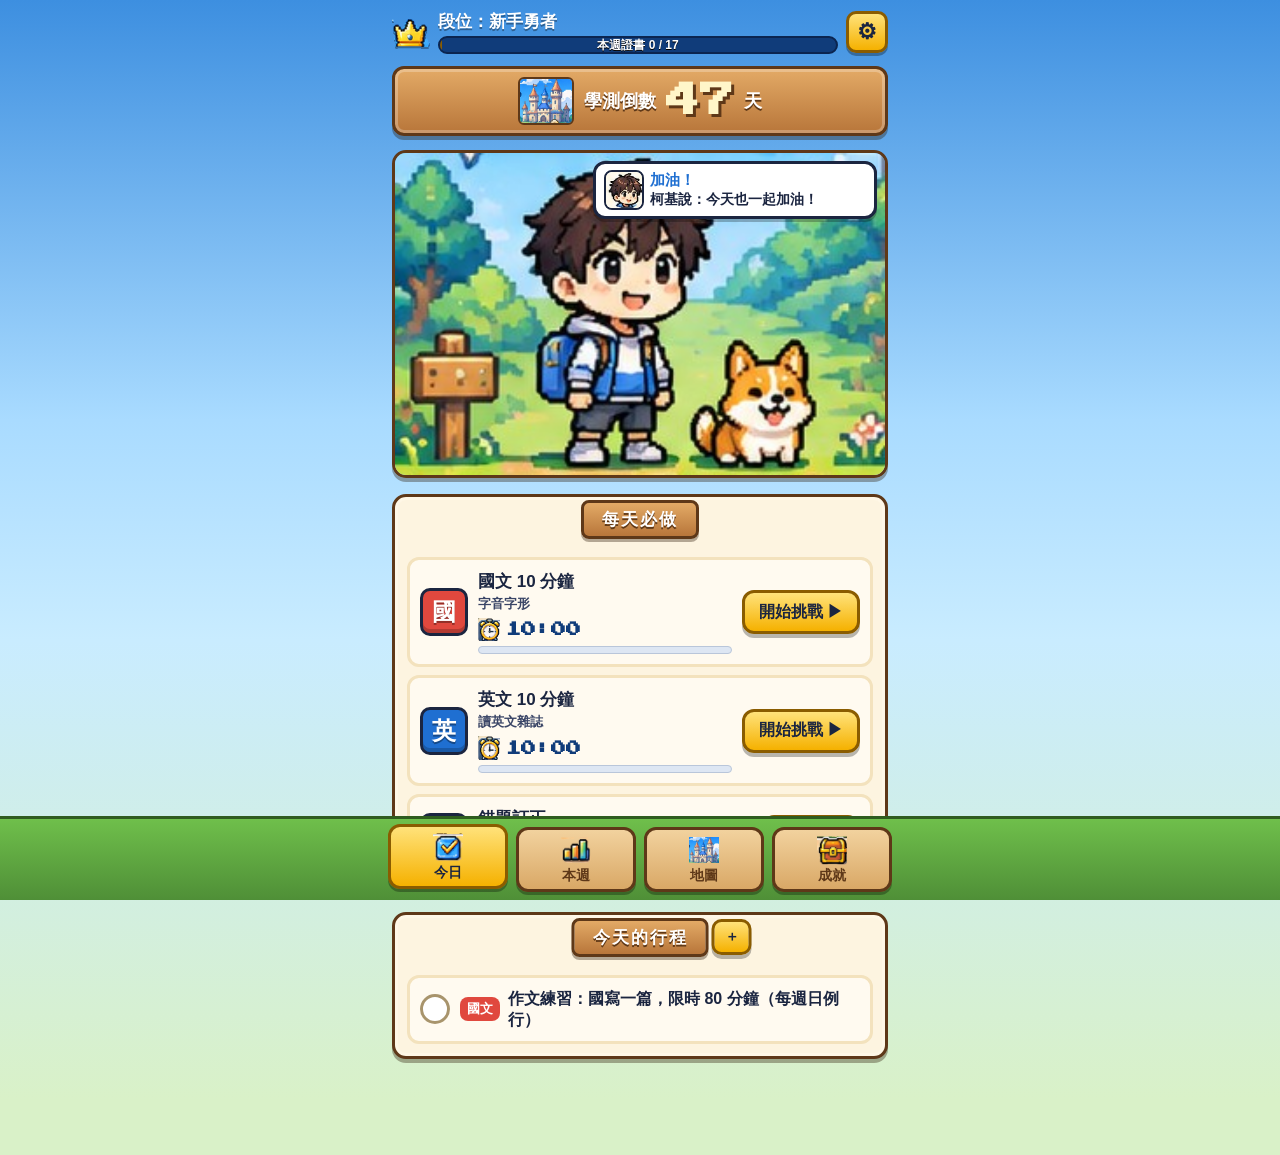
==== quest/index.html @ 993c4a38 "新增勇者之路（學測倒數）：三顆核心、行程、證書、成就，第 1 週計畫 Co-Authored-By: Claude Opus 5.5 <noreply@anthropic.com> Claude-Se" ====
<!doctype html>
<html lang="zh-Hant">
<head>
<meta charset="utf-8">
<meta name="viewport" content="width=device-width, initial-scale=1, viewport-fit=cover">
<title>勇者之路</title>
<meta name="apple-mobile-web-app-capable" content="yes">
<meta name="mobile-web-app-capable" content="yes">
<meta name="apple-mobile-web-app-status-bar-style" content="black-translucent">
<meta name="apple-mobile-web-app-title" content="勇者之路">
<meta name="theme-color" content="#3d8fe0">
<link rel="manifest" href="manifest.webmanifest">
<link rel="apple-touch-icon" href="apple-touch-icon.png">
<link rel="preconnect" href="https://fonts.googleapis.com">
<link rel="stylesheet" href="https://fonts.googleapis.com/css2?family=Press+Start+2P&display=swap">
<link rel="stylesheet" href="app.css?v=3">
</head>
<body>
<div id="pvbar" class="pvbar" hidden></div>
<main id="app"></main>
<nav id="nav" class="nav"></nav>
<div id="modal" class="modal" hidden></div>
<div id="toast" class="toast" hidden></div>
<script src="weeks.js?v=3"></script>
<script src="app.js?v=3"></script>
</body>
</html>
---- quest/app.css ----
:root{
  --sky1:#3d8fe0; --sky2:#a9dbff; --grass:#7cc35a; --grass-d:#4f8f37;
  --wood:#d39a5a; --wood2:#b8763a; --wood-d:#5e3818;
  --cream:#fdf4e0; --cream2:#f3e2bd; --ink:#1b2540; --ink2:#3a4566;
  --gold:#ffd23f; --gold2:#f5b100; --gold-d:#8a5c00;
  --blue:#1f6fd1; --blue-d:#103c7a; --red:#e0483e; --green:#3fa34d;
  --pix:"Press Start 2P", ui-monospace, monospace;
}
*{box-sizing:border-box;-webkit-tap-highlight-color:transparent}
html,body{margin:0;padding:0}
html{background:#d9f1c8}
body{
  font-family:-apple-system,"PingFang TC","Heiti TC","Noto Sans TC","Microsoft JhengHei",sans-serif;
  color:var(--ink);font-weight:700;
  background:linear-gradient(180deg,var(--sky1) 0,var(--sky2) 420px,#c9ecff 640px,#d9f1c8 1100px,#d9f1c8 100%);
  min-height:100vh;
}
button{font:inherit;color:inherit;border:0;background:none;cursor:pointer}
img{display:block}
#app{max-width:520px;margin:0 auto;padding:calc(env(safe-area-inset-top) + 10px) 12px calc(env(safe-area-inset-bottom) + 96px)}

/* pixel frames */
.frame{border:3px solid var(--wood-d);border-radius:12px;box-shadow:0 4px 0 rgba(40,20,0,.35)}
.panel{background:var(--cream);border:3px solid var(--wood-d);border-radius:14px;box-shadow:0 4px 0 rgba(40,20,0,.35),inset 0 0 0 3px #fff7e6;padding:14px 12px 12px;margin:16px 0 0;position:relative}
.ribbon{position:relative;display:inline-block;margin:-30px auto 10px;left:50%;transform:translateX(-50%);
  background:linear-gradient(#e3aa66,var(--wood2));color:#fff;border:3px solid var(--wood-d);border-radius:8px;
  padding:5px 18px;font-size:17px;font-weight:900;letter-spacing:2px;text-shadow:0 2px 0 var(--wood-d);box-shadow:0 3px 0 rgba(40,20,0,.35);white-space:nowrap}
.ribbon .add{position:absolute;right:-46px;top:50%;transform:translateY(-50%)}

/* top bar */
.top{display:flex;align-items:center;gap:8px;color:#fff}
.top .crown{width:38px;height:auto;filter:drop-shadow(0 2px 0 rgba(0,0,0,.3))}
.top .rk{flex:1;min-width:0}
.top .rk b{font-size:17px;text-shadow:0 2px 0 rgba(0,0,0,.35)}
.xp{position:relative;height:18px;margin-top:3px;background:var(--blue-d);border:2px solid #0b2550;border-radius:9px;overflow:hidden}
.xp i{position:absolute;left:0;top:0;bottom:0;background:linear-gradient(#ffe27a,var(--gold2));border-right:2px solid var(--gold-d)}
.xp span{position:relative;display:block;text-align:center;font-size:12px;line-height:14px;color:#fff;text-shadow:0 1px 0 #000}
.gear{width:42px;height:42px;border-radius:10px;background:linear-gradient(#ffe27a,var(--gold2));border:3px solid var(--gold-d);color:var(--ink);font-size:22px;box-shadow:0 3px 0 rgba(0,0,0,.3)}

/* countdown sign */
.sign{margin:12px auto 0;display:flex;align-items:center;justify-content:center;gap:10px;
  background:linear-gradient(#e3aa66,var(--wood2));border:3px solid var(--wood-d);border-radius:12px;
  box-shadow:0 4px 0 rgba(40,20,0,.35),inset 0 0 0 3px rgba(255,255,255,.25);padding:8px 14px;color:#fff;text-shadow:0 2px 0 var(--wood-d);user-select:none;-webkit-user-select:none}
.sign small{font-size:18px;font-weight:900}
.sign .num{font-family:var(--pix);font-size:34px;color:#fff6c9;text-shadow:3px 3px 0 var(--wood-d)}
.sign .castle{width:56px;border-radius:6px;border:2px solid var(--wood-d)}

/* scene */
.scene{position:relative;margin-top:14px;border:3px solid var(--wood-d);border-radius:14px;overflow:hidden;box-shadow:0 4px 0 rgba(40,20,0,.35)}
.scene>img{width:100%;height:auto}
.bubble{position:absolute;right:8px;top:8px;width:58%;display:flex;gap:6px;align-items:center;background:#fff;border:3px solid var(--ink);border-radius:12px;padding:6px 8px;box-shadow:0 3px 0 rgba(0,0,0,.25)}
.bubble img{width:40px;height:40px;border-radius:8px;border:2px solid var(--ink);flex:none}
.bubble p{margin:0;font-size:14px;line-height:1.35;color:var(--ink)}
.bubble p b{font-size:15px;color:var(--blue)}

/* core rows */
.core{display:flex;align-items:center;gap:10px;background:#fffaf0;border:3px solid var(--cream2);border-radius:12px;padding:10px;margin-top:8px}
.core.done{background:#eefbe6;border-color:#9fd68a}
.cico{flex:none;width:48px;height:48px;border-radius:10px;border:3px solid var(--ink);display:flex;align-items:center;justify-content:center;font-size:24px;font-weight:900;color:#fff;text-shadow:0 2px 0 rgba(0,0,0,.35);box-shadow:inset 0 -4px 0 rgba(0,0,0,.2)}
.cico.cn{background:#e0483e}.cico.en{background:#1f6fd1}.cico.err{background:#7b4fd1}
.cmain{flex:1;min-width:0}
.cmain b{display:block;font-size:17px}
.cmain small{display:block;font-size:13px;color:var(--ink2);margin-top:2px}
.clock{font-family:var(--pix);font-size:15px;color:var(--blue-d);margin-top:5px;display:flex;align-items:center;gap:6px}
.clock img{width:22px}
.tbar{height:8px;background:#dde6f3;border-radius:4px;overflow:hidden;margin-top:5px;border:1px solid #b9c6da}
.tbar i{display:block;height:100%;background:linear-gradient(90deg,#4fb2ff,var(--blue))}
.btn{display:inline-flex;align-items:center;justify-content:center;gap:6px;min-height:44px;padding:0 14px;border-radius:12px;font-size:16px;font-weight:900;
  background:linear-gradient(#ffe27a,var(--gold2));border:3px solid var(--gold-d);color:var(--ink);box-shadow:0 4px 0 rgba(0,0,0,.28);white-space:nowrap}
.btn:active{transform:translateY(2px);box-shadow:0 2px 0 rgba(0,0,0,.28)}
.btn.blue{background:linear-gradient(#5aa8ff,var(--blue));border-color:var(--blue-d);color:#fff;text-shadow:0 2px 0 rgba(0,0,0,.3)}
.btn.gray{background:linear-gradient(#f4f4f4,#d5d5d5);border-color:#777}
.btn.green{background:linear-gradient(#7fdc6a,var(--green));border-color:#1f5e27;color:#fff;text-shadow:0 2px 0 rgba(0,0,0,.3)}
.btn.big{width:100%;min-height:52px;font-size:18px;margin-top:10px}
.btn.sm{min-height:36px;padding:0 10px;font-size:14px;border-radius:10px}
.btn.pulse{animation:pulse 1s infinite}
@keyframes pulse{0%,100%{transform:scale(1)}50%{transform:scale(1.08)}}
.cact{flex:none;text-align:center}
.stamp{display:inline-flex;flex-direction:column;align-items:center;justify-content:center;width:64px;height:64px;border-radius:50%;border:4px solid var(--red);color:var(--red);font-weight:900;font-size:15px;transform:rotate(-12deg);background:rgba(255,255,255,.6);line-height:1.1}
.stamp small{font-size:11px}
.stamp.pop{animation:pop .45s ease-out}
@keyframes pop{0%{transform:scale(2.2) rotate(-12deg);opacity:0}70%{transform:scale(.9) rotate(-12deg);opacity:1}100%{transform:scale(1) rotate(-12deg)}}
.linkbtn{font-size:12px;color:var(--blue);text-decoration:underline;margin-top:4px;display:block}

/* tasks */
.task{display:flex;align-items:center;gap:10px;background:#fffaf0;border:3px solid var(--cream2);border-radius:12px;padding:10px;margin-top:8px;min-height:56px}
.box{flex:none;width:30px;height:30px;border-radius:50%;border:3px solid #a8946c;background:#fff;display:flex;align-items:center;justify-content:center;font-size:18px;color:#fff;font-weight:900}
.task.st-done{background:#eefbe6;border-color:#9fd68a}
.task.st-done .box{background:var(--green);border-color:#1f5e27}
.task.st-part .box{background:linear-gradient(90deg,var(--gold2) 50%,#fff 50%);border-color:var(--gold-d)}
.task.st-moved{opacity:.6}
.task.st-moved .box{border-style:dashed}
.subj{flex:none;font-size:13px;padding:3px 7px;border-radius:8px;color:#fff;background:#6b7a99}
.subj.s國文{background:#e0483e}.subj.s英文{background:#1f6fd1}.subj.s數學{background:#e08a1e}.subj.s社會{background:#2f9e8f}.subj.s自然{background:#3fa34d}
.ttxt{flex:1;min-width:0;font-size:16px;line-height:1.35;word-break:break-word}
.task.st-done .ttxt{text-decoration:line-through;text-decoration-thickness:2px;color:#4a5a3f}
.tag{flex:none;font-size:12px;padding:2px 6px;border-radius:6px;background:#fff1c2;border:2px solid var(--gold-d)}
.tag.from{background:#e6efff;border-color:var(--blue)}
.empty{text-align:center;color:var(--ink2);font-size:15px;padding:12px 6px;line-height:1.6}
.note{background:#fff7d6;border:2px dashed var(--gold-d);border-radius:10px;padding:8px 10px;font-size:14px;margin-top:10px;line-height:1.5}

/* nav */
.nav{position:fixed;left:0;right:0;bottom:0;z-index:20;display:flex;justify-content:center;gap:8px;padding:8px 10px calc(env(safe-area-inset-bottom) + 8px);
  background:linear-gradient(#6fbf4b,var(--grass-d));border-top:3px solid #2f5c1f}
.nav button{flex:1;max-width:120px;display:flex;flex-direction:column;align-items:center;gap:2px;padding:5px 0 4px;border-radius:12px;
  background:linear-gradient(#f2d29e,#d9a866);border:3px solid var(--wood-d);box-shadow:0 3px 0 rgba(0,0,0,.3);font-size:14px;font-weight:900;color:var(--wood-d)}
.nav button img{width:30px;height:30px;object-fit:contain}
.nav button.on{background:linear-gradient(#ffe27a,var(--gold2));border-color:var(--gold-d);color:var(--ink);transform:translateY(-3px)}

/* titles for other screens */
.title{display:flex;align-items:center;justify-content:center;gap:10px;margin:6px auto 0;padding:8px 18px;width:max-content;max-width:100%;
  background:linear-gradient(#e3aa66,var(--wood2));border:3px solid var(--wood-d);border-radius:12px;color:#fff;font-size:22px;font-weight:900;letter-spacing:2px;text-shadow:0 2px 0 var(--wood-d);box-shadow:0 4px 0 rgba(40,20,0,.35)}
.title img{width:34px}
.sub{text-align:center;color:#fff;font-size:15px;margin-top:8px;text-shadow:0 1px 0 rgba(0,0,0,.4)}
.wknav{display:flex;align-items:center;justify-content:space-between;margin-top:10px}
.wknav .btn{min-width:48px}
.wknav b{color:#fff;font-size:17px;text-shadow:0 2px 0 rgba(0,0,0,.35);text-align:center}

/* week progress */
.prog{margin-top:8px}
.prog .row{display:flex;align-items:center;gap:8px;margin-top:8px;font-size:15px}
.prog .row .lab{width:70px;flex:none}
.prog .row .bar{flex:1;height:18px;background:#e9e1cf;border:2px solid #a8946c;border-radius:9px;overflow:hidden}
.prog .row .bar i{display:block;height:100%}
.prog .row .val{width:52px;text-align:right;flex:none;font-family:var(--pix);font-size:11px}
.status{margin-top:10px;padding:10px;border-radius:10px;font-size:15px;line-height:1.5;text-align:center}
.status.ok{background:#eefbe6;border:2px solid #9fd68a}
.status.wait{background:#fff7d6;border:2px solid #e6c56a}
.dayrow{display:flex;align-items:center;gap:8px;padding:9px 6px;border-bottom:2px dashed var(--cream2);font-size:15px}
.dayrow:last-child{border-bottom:0}
.dayrow.today{background:#fff1c2;border-radius:8px}
.dayrow .d{width:74px;flex:none}
.dayrow .ev{font-size:12px;color:var(--red);flex:1;text-align:right}
.pills{display:flex;gap:4px}
.pill{width:26px;height:26px;border-radius:7px;border:2px solid #b9ab8c;display:flex;align-items:center;justify-content:center;font-size:13px;color:#b9ab8c;background:#fff}
.pill.on.cn{background:#e0483e;border-color:#7a1d17;color:#fff}
.pill.on.en{background:#1f6fd1;border-color:var(--blue-d);color:#fff}
.pill.on.err{background:#7b4fd1;border-color:#3c2273;color:#fff}
.tcount{font-size:13px;color:var(--ink2);width:64px;flex:none;text-align:right}

/* calendar */
.cal{display:grid;grid-template-columns:repeat(7,1fr) 34px;gap:4px}
.cal .h{text-align:center;font-size:13px;color:var(--ink2);padding-bottom:2px}
.cell{min-height:58px;background:#fffaf0;border:2px solid var(--cream2);border-radius:8px;padding:3px 2px;text-align:center;font-size:12px;display:flex;flex-direction:column;align-items:center;gap:2px}
.cell.off{background:transparent;border-color:transparent}
.cell.today{border-color:var(--blue);box-shadow:0 0 0 2px var(--blue)}
.cell.exam{background:#ffe1dc;border-color:var(--red);color:var(--red)}
.cell .n{font-size:12px}
.cell .dots{display:flex;gap:2px}
.cell .dots i{width:7px;height:7px;border-radius:2px;background:#ddd2b9}
.cell .dots i.cn{background:#e0483e}.cell .dots i.en{background:#1f6fd1}.cell .dots i.err{background:#7b4fd1}
.cell .e{font-size:10px;color:var(--red);line-height:1.1}
.wkb{display:flex;align-items:center;justify-content:center;font-size:10px;border-radius:8px;font-weight:900;text-align:center;line-height:1.1}
.legend{display:flex;flex-wrap:wrap;gap:10px;justify-content:center;font-size:13px;margin-top:10px}
.legend i{display:inline-block;width:10px;height:10px;border-radius:2px;margin-right:4px;vertical-align:-1px}

/* tabs */
.tabs{display:flex;gap:6px;margin-top:12px}
.tabs button{flex:1;padding:10px 0;border-radius:12px 12px 0 0;border:3px solid var(--wood-d);border-bottom:0;background:#efe3c7;font-size:16px;font-weight:900;color:var(--ink2)}
.tabs button.on{background:linear-gradient(#4f9bff,var(--blue));color:#fff;text-shadow:0 2px 0 rgba(0,0,0,.3)}
.tabs+.panel{margin-top:0;border-top-left-radius:0;border-top-right-radius:0}

/* cert wall */
.wall{display:grid;grid-template-columns:repeat(3,1fr);gap:10px}
.slot{aspect-ratio:3/4;border-radius:12px;border:4px solid #bbb;background:#f3eee2;display:flex;flex-direction:column;align-items:center;justify-content:center;padding:6px;text-align:center;position:relative;overflow:hidden}
.slot .q{font-family:var(--pix);font-size:22px;color:#c8bfa8}
.slot .rr{font-family:var(--pix);font-size:10px;margin-bottom:4px}
.slot b{font-size:15px}
.slot small{font-size:11px;color:var(--ink2);margin-top:3px}
.slot img{width:58%;border-radius:8px;margin:4px 0}
.slot.lock{border-style:dashed;border-color:#c9bfa6}
.slot.lock b{color:#a99f86}

/* rarity colors */
.t1{--c1:#a7b0ba;--c2:#6c7682}
.t2{--c1:#73d36a;--c2:#2f8a35}
.t3{--c1:#5aa8ff;--c2:#1d5fb8}
.t4{--c1:#4fd6e0;--c2:#13808c}
.t5{--c1:#b78cff;--c2:#6a3dc0}
.t6{--c1:#eef3f8;--c2:#8c9bab}
.t7{--c1:#ffe27a;--c2:#d49100}
.t8{--c1:#ff8fb8;--c2:#6d5cff}
.t9{--c1:#fff6b0;--c2:#ff9d00}
.slot.got{border-color:var(--c2);background:linear-gradient(160deg,#fff 0,var(--c1) 140%)}
.slot.got .rr{color:var(--c2)}
.slot.t8.got{border-image:linear-gradient(45deg,#ff5e5e,#ffb84d,#ffe94d,#5fe07a,#4db8ff,#a77bff) 1;border-radius:0}
.slot.t9.got{box-shadow:0 0 12px 3px #ffd84d}

/* achievements */
.achs{display:grid;grid-template-columns:repeat(3,1fr);gap:8px}
.ach{background:#fffaf0;border:3px solid var(--cream2);border-radius:12px;padding:8px 4px;text-align:center}
.ach img{width:56px;height:56px;object-fit:contain;margin:0 auto 4px}
.ach b{display:block;font-size:14px}
.ach small{display:block;font-size:12px;color:var(--ink2);margin-top:2px;line-height:1.3}
.ach.lock img{filter:grayscale(1);opacity:.4}
.ach.lock b{color:#8f8670}
.ach.new{animation:pulse 1s 3}

/* modal */
.modal{position:fixed;inset:0;z-index:50;background:rgba(10,20,40,.55);display:flex;align-items:center;justify-content:center;padding:16px}
.modal[hidden]{display:none}
.sheet{width:100%;max-width:440px;max-height:88vh;overflow:auto;background:var(--cream);border:4px solid var(--wood-d);border-radius:16px;box-shadow:0 6px 0 rgba(0,0,0,.35);padding:18px 14px 14px;position:relative}
.sheet h3{margin:0 0 10px;font-size:20px;text-align:center}
.sheet p{font-size:16px;line-height:1.6;margin:8px 0}
.sheet .x{position:absolute;right:8px;top:6px;font-size:24px;width:40px;height:40px;color:var(--ink2)}
.choices{display:flex;flex-direction:column;gap:8px}
.counter{display:flex;align-items:center;justify-content:space-between;background:#fffaf0;border:3px solid var(--cream2);border-radius:12px;padding:8px 10px;margin-top:8px}
.counter .lb{font-size:16px}
.counter .lb small{display:block;font-size:12px;color:var(--ink2)}
.counter .ct{display:flex;align-items:center;gap:8px}
.counter .ct b{font-family:var(--pix);font-size:18px;width:40px;text-align:center}
.counter .ct button{width:40px;height:40px;border-radius:10px;background:linear-gradient(#5aa8ff,var(--blue));border:3px solid var(--blue-d);color:#fff;font-size:22px;font-weight:900}
.chips{display:flex;flex-wrap:wrap;gap:6px;margin-top:8px}
.chip{padding:8px 12px;border-radius:20px;border:3px solid #b9ab8c;background:#fff;font-size:15px;font-weight:900}
.chip.on{background:var(--blue);border-color:var(--blue-d);color:#fff}
.inp{width:100%;font:inherit;font-size:17px;padding:10px;border-radius:10px;border:3px solid #b9ab8c;background:#fff;margin-top:8px;color:var(--ink)}
textarea.inp{min-height:120px;font-size:13px}
.hero-c{width:100%;border-radius:12px;border:3px solid var(--wood-d)}
.settings .btn{width:100%;margin-top:8px}

/* certificate */
.cert{position:relative;border-radius:16px;padding:6px;background:linear-gradient(160deg,var(--c1),var(--c2));box-shadow:0 6px 0 rgba(0,0,0,.35)}
.cert.t8{background:linear-gradient(120deg,#ff5e5e,#ffb84d,#ffe94d,#5fe07a,#4db8ff,#a77bff,#ff5e5e);background-size:300% 300%;animation:rainbow 4s linear infinite}
.cert.t9{animation:glow 1.6s ease-in-out infinite}
@keyframes rainbow{0%{background-position:0 50%}100%{background-position:300% 50%}}
@keyframes glow{0%,100%{box-shadow:0 0 10px 2px #ffd84d,0 6px 0 rgba(0,0,0,.35)}50%{box-shadow:0 0 28px 10px #ffe98a,0 6px 0 rgba(0,0,0,.35)}}
.cert-in{background:#fffaf0;border-radius:11px;border:3px solid rgba(0,0,0,.25);padding:14px 12px 12px;text-align:center}
.cert .rar{display:inline-block;font-family:var(--pix);font-size:14px;padding:6px 10px;border-radius:8px;color:#fff;background:var(--c2);border:2px solid rgba(0,0,0,.35);text-shadow:0 2px 0 rgba(0,0,0,.35)}
.cert .head{font-size:14px;color:var(--ink2);margin-top:8px;letter-spacing:2px}
.cert .tn{font-size:34px;font-weight:900;margin:4px 0 2px;color:var(--ink);text-shadow:0 3px 0 var(--c1)}
.cert .wk{font-size:14px;color:var(--ink2)}
.cert img.pic{width:72%;margin:10px auto;border-radius:12px;border:3px solid var(--c2)}
.cert .line{font-size:19px;font-weight:900;line-height:1.5;margin:8px 4px}
.cert .words{font-size:15px;line-height:1.6;color:var(--ink2);margin:6px 4px;font-weight:700}
.cert .stats{font-size:14px;background:#f3ead6;border-radius:8px;padding:6px;margin-top:8px;line-height:1.6}
.cert .gems{display:flex;justify-content:center;gap:4px;margin-top:10px}
.cert .gems i{width:16px;height:16px;transform:rotate(45deg);border:2px solid #8c8270;background:#e6dfcf}
.cert .gems i.on{background:var(--gc);border-color:rgba(0,0,0,.45)}
.cert .foot{font-size:12px;color:var(--ink2);margin-top:10px;letter-spacing:1px}
.levelup{text-align:center;font-family:var(--pix);font-size:20px;color:#fff;text-shadow:3px 3px 0 #b07a00;margin-bottom:10px;animation:pop .6s ease-out}

/* toast */
.toast{position:fixed;left:50%;top:calc(env(safe-area-inset-top) + 16px);transform:translateX(-50%);z-index:60;background:var(--ink);color:#fff;border:3px solid var(--gold);border-radius:12px;padding:10px 16px;font-size:16px;font-weight:900;box-shadow:0 4px 0 rgba(0,0,0,.35);max-width:90vw;text-align:center}
.toast[hidden]{display:none}
.toast.show{animation:pop .35s ease-out}

.burst{position:fixed;z-index:55;pointer-events:none;font-family:var(--pix);font-size:16px;color:var(--gold2);text-shadow:2px 2px 0 var(--ink);animation:floatup 1s ease-out forwards}
@keyframes floatup{0%{transform:translateY(0);opacity:1}100%{transform:translateY(-60px);opacity:0}}

.pvbar{position:fixed;left:0;right:0;top:0;z-index:40;background:#ff6b6b;color:#fff;font-size:12px;text-align:center;padding:calc(env(safe-area-inset-top) + 2px) 4px 2px}
.pvbar[hidden]{display:none}
body.pv #app{padding-top:calc(env(safe-area-inset-top) + 46px)}

.exam-hero{margin-top:14px}
.exam-hero img{width:100%;border-radius:14px;border:3px solid var(--wood-d)}
.big-msg{text-align:center;font-size:24px;font-weight:900;margin:12px 0 4px}

.tbody{flex:1;min-width:0;display:flex;flex-direction:column;gap:4px}
.tline{display:flex;align-items:center;gap:8px}
.when{font-size:13px;color:var(--blue-d);font-weight:900}
.fixed{display:flex;flex-direction:column;gap:2px;padding:7px 10px;margin-top:8px;border-left:5px solid #b9ab8c;background:#f1ead9;border-radius:6px}
.fixed .ftxt{font-size:15px;color:var(--ink2)}
.fixed .when{color:#6b5b3a}
.corei{border-left-color:var(--gold2);background:#fff4cf}
.corei .ftxt{color:var(--ink)}
.corei.ok{border-left-color:var(--green);background:#eefbe6}
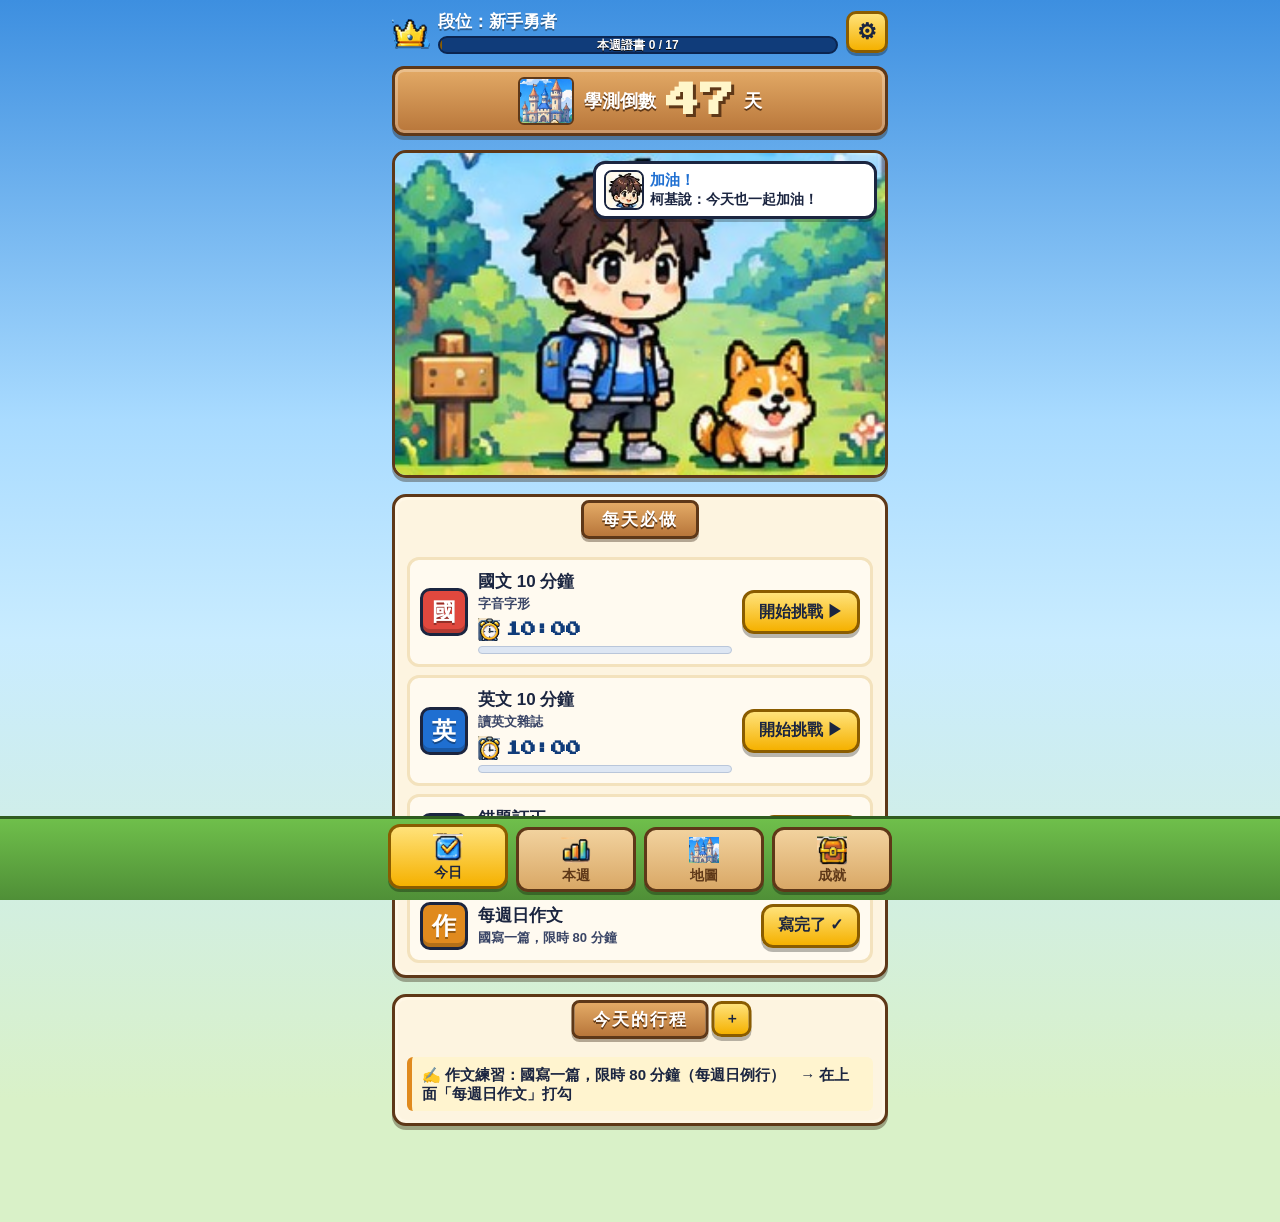
==== commit f6cf9bcb: "週日作文改成主畫面的固定格子，本週、地圖、摘要、成就也顯示 Co-Authored-By: Claude Opus 5.5 <noreply@anthropic.com> Claude-Session" ====
--- a/quest/index.html
+++ b/quest/index.html
@@ -13,7 +13,7 @@
 <link rel="apple-touch-icon" href="apple-touch-icon.png">
 <link rel="preconnect" href="https://fonts.googleapis.com">
 <link rel="stylesheet" href="https://fonts.googleapis.com/css2?family=Press+Start+2P&display=swap">
-<link rel="stylesheet" href="app.css?v=3">
+<link rel="stylesheet" href="app.css?v=4">
 </head>
 <body>
 <div id="pvbar" class="pvbar" hidden></div>
@@ -21,7 +21,7 @@
 <nav id="nav" class="nav"></nav>
 <div id="modal" class="modal" hidden></div>
 <div id="toast" class="toast" hidden></div>
-<script src="weeks.js?v=3"></script>
-<script src="app.js?v=3"></script>
+<script src="weeks.js?v=4"></script>
+<script src="app.js?v=4"></script>
 </body>
 </html>
--- a/quest/app.css
+++ b/quest/app.css
@@ -264,3 +264,10 @@
 .corei{border-left-color:var(--gold2);background:#fff4cf}
 .corei .ftxt{color:var(--ink)}
 .corei.ok{border-left-color:var(--green);background:#eefbe6}
+
+.cico.essay{background:#e08a1e}
+.pill.on.essay{background:#e08a1e;border-color:#7a4a0a;color:#fff}
+.cell .dots i.es{background:#f3dcb8;border-radius:50%}.cell .dots i.es.on{background:#e08a1e}
+.essayline{margin-top:10px;padding:8px 10px;border-radius:10px;background:#fff1dc;border:2px solid #e0a75a;font-size:15px}
+.essayline.ok{background:#eefbe6;border-color:#9fd68a}
+.essayi{border-left-color:#e08a1e}
